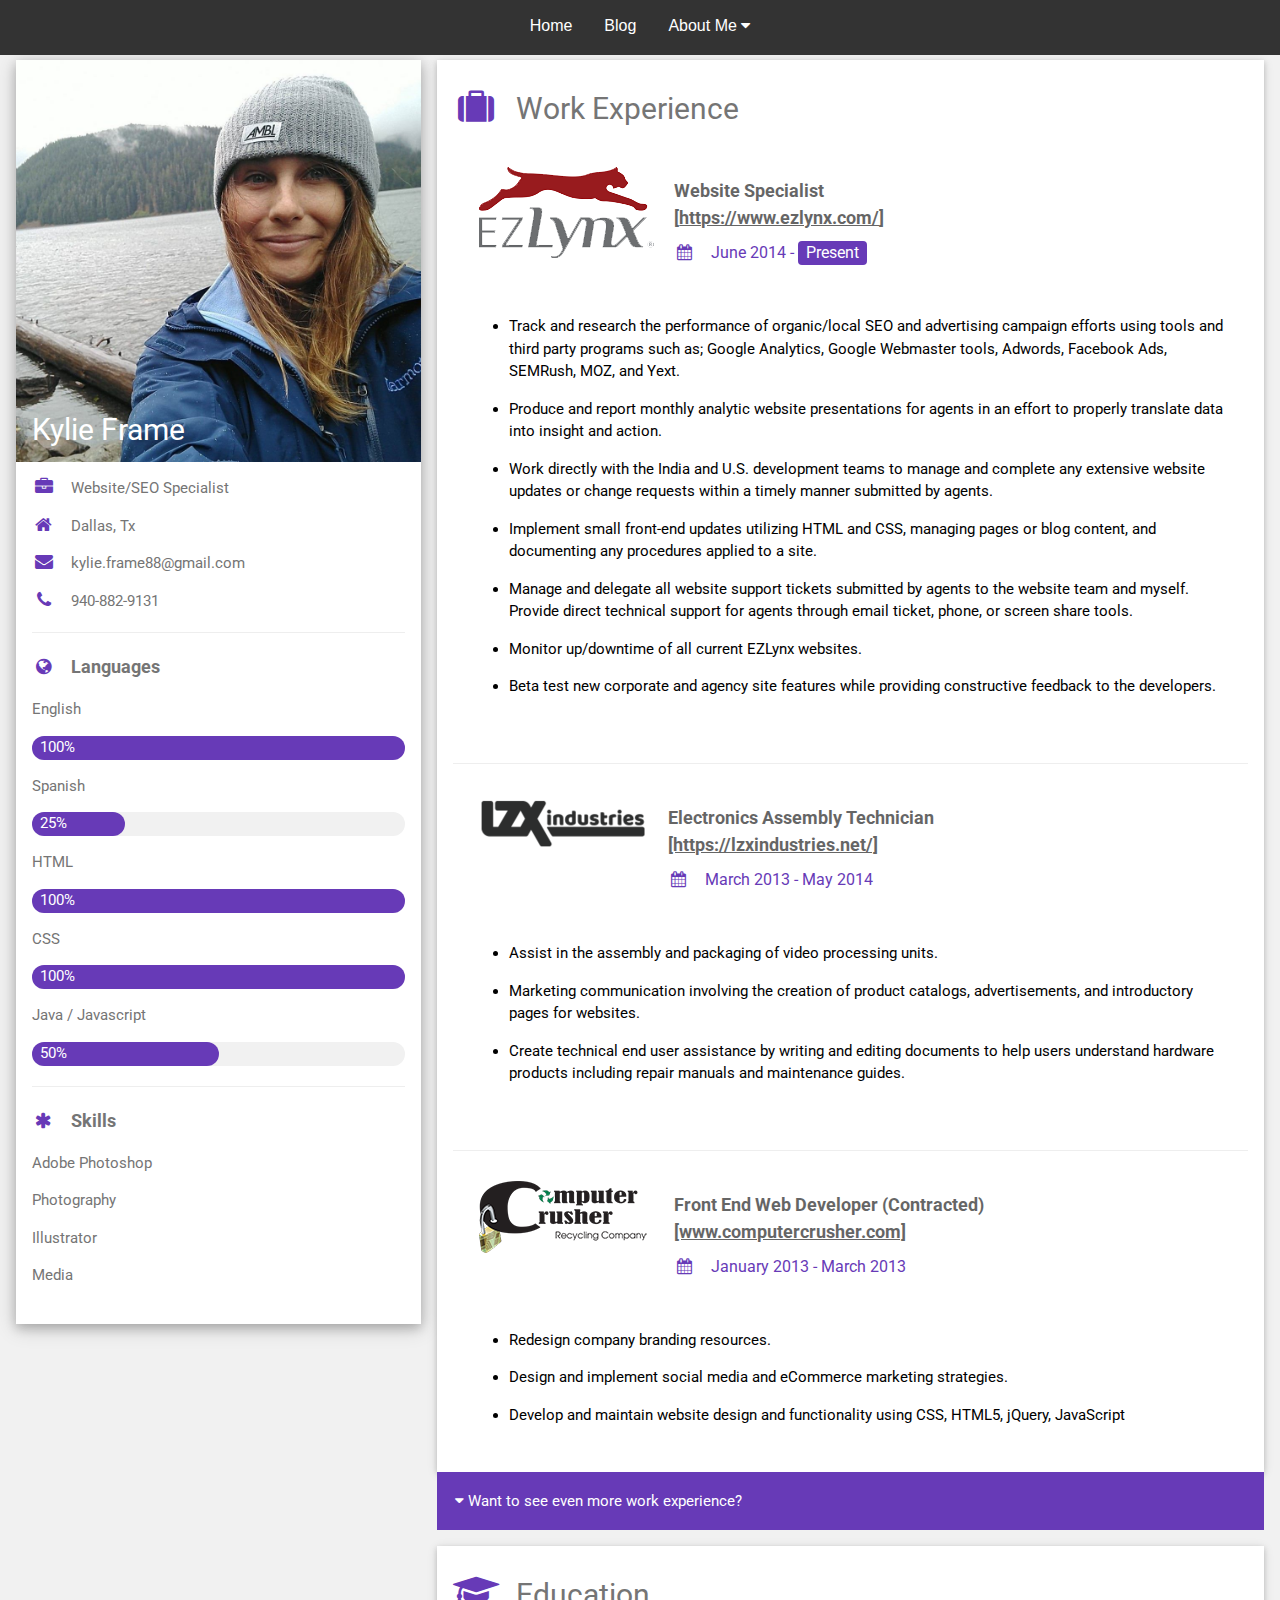
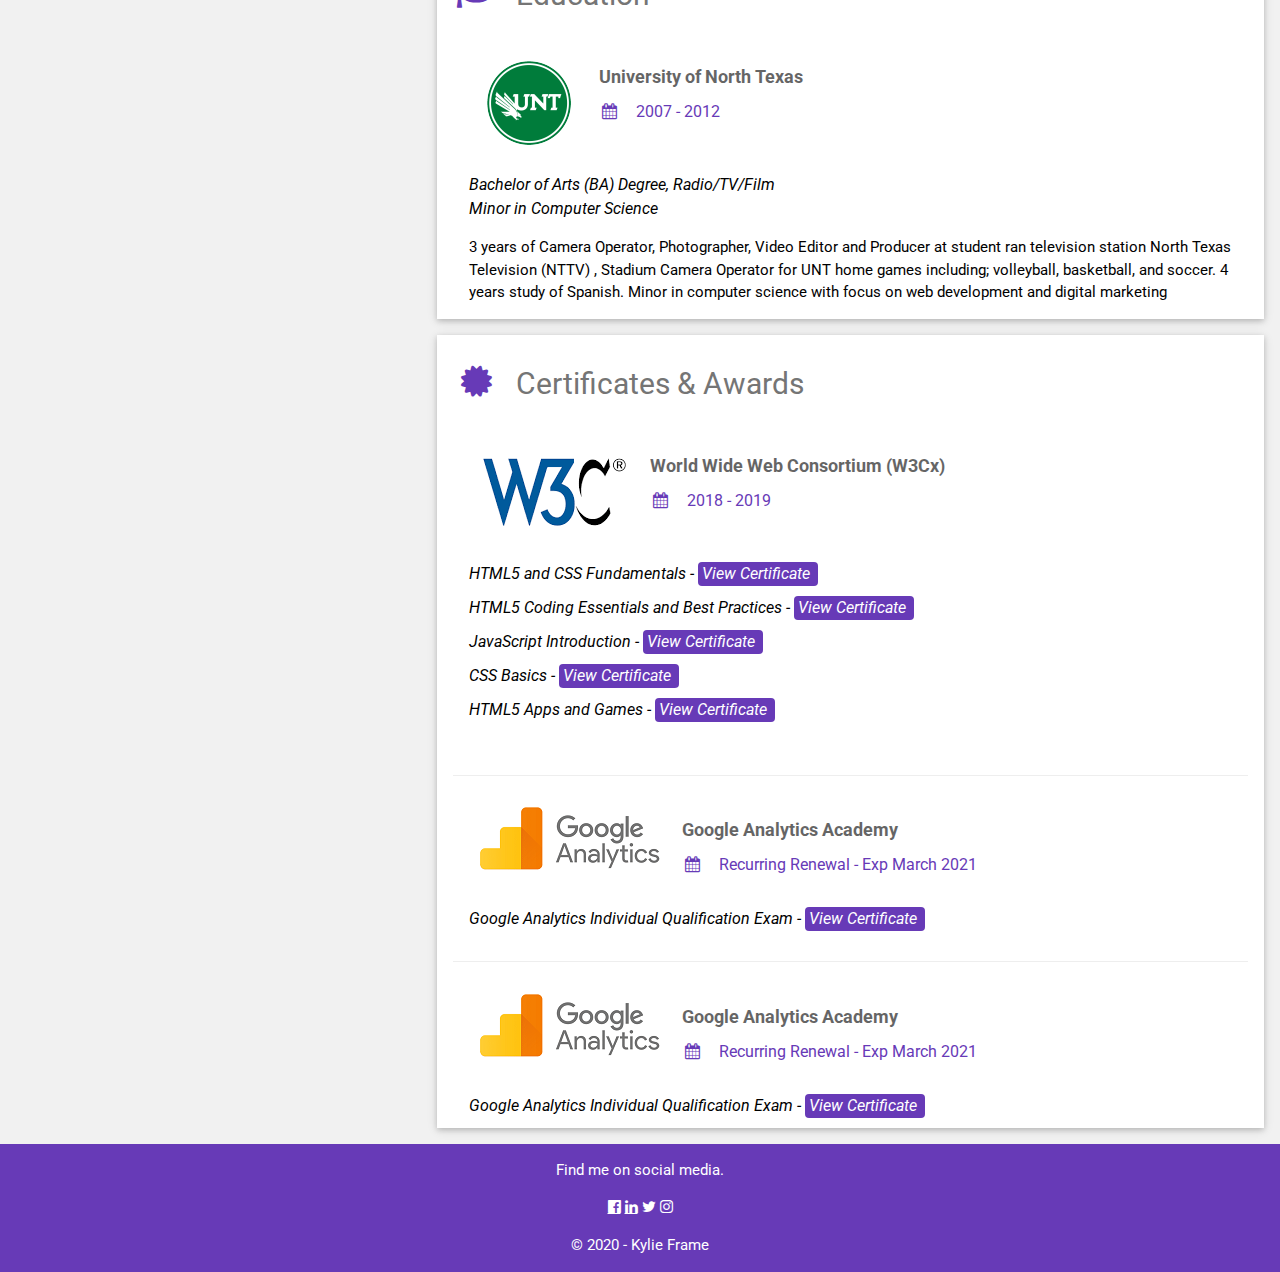
==== Website-master/index.html @ 3f33647a "pulled to local production" ====
<!DOCTYPE html>
<html lang="en-us">
<title>CV INDEX TEMPLATE</title>
<meta charset="UTF-8">
<meta name="viewport" content="width=device-width, initial-scale=1">
<link rel="stylesheet" href="master.css">
<link rel='stylesheet' href='https://fonts.googleapis.com/css?family=Roboto'>
<link rel="stylesheet" href="https://cdnjs.cloudflare.com/ajax/libs/font-awesome/4.7.0/css/font-awesome.min.css">
<!--<link rel="stylesheet" href="https://stackpath.bootstrapcdn.com/bootstrap/4.4.1/css/bootstrap.min.css" integrity="sha384-Vkoo8x4CGsO3+Hhxv8T/Q5PaXtkKtu6ug5TOeNV6gBiFeWPGFN9MuhOf23Q9Ifjh" crossorigin="anonymous">
-->
<body class="light-grey">

    <button onclick="topFunction()" id="myBtn" title="Go to top"><i class="fa fa-caret-up"></i></button>

    <div id="head-wrapper">
        <header>
            <nav>
                <a href="#home">Home</a>
                <a href="#blog">Blog</a>
                <div class="dropdown">
                        <button class="dropbtn">About Me
                        <i class="fa fa-caret-down"></i>
                    </button>
                    <div class="dropdown-content">
                        <a href="#exp">Work Experience</a>
                        <a href="#edu">Education</a>
                        <a href="#cert">Certificates/Awards</a>
                    </div>
                </div> 
            
            </nav>	
        </header>
    </div>

    <!-- Page Container -->
    <div class="content margin-top" style="max-width:1400px;">

        <!-- The Grid -->
        <div class="row-padding">

            <!-- Left Column -->
            <div class="third">

                <div class="white text-grey card-4">
                    <div class="display-container">
                        <img src="img/KylieFrame.jpg" style="width:100%" alt="Avatar">
                        <div class="display-bottomleft container ">
                            <h2>Kylie Frame</h2>
                        </div>
                    </div>
                    
                    <div class="container">
                        <p><i class="fa fa-briefcase fa-fw margin-right large text-deep-purple"></i>Website/SEO Specialist</p>
                        <p><i class="fa fa-home fa-fw margin-right large text-deep-purple"></i>Dallas, Tx</p>
                        <p><i class="fa fa-envelope fa-fw margin-right large text-deep-purple"></i>kylie.frame88@gmail.com</p>
                        <p><i class="fa fa-phone fa-fw margin-right large text-deep-purple"></i>940-882-9131</p>
                        <hr>



                        <p class="large text-theme"><b><i
                                    class="fa fa-globe fa-fw margin-right text-deep-purple"></i>Languages</b></p>
                        <p>English</p>
                        <div class="light-grey round-xlarge">
                            <div class="round-xlarge deep-purple" style="height:24px;width:100%">&nbsp;&nbsp;100% </div>
                        </div>
                        <p>Spanish</p>
                        <div class="light-grey round-xlarge">
                            <div class="round-xlarge deep-purple" style="height:24px;width:25%">&nbsp;&nbsp;25% </div>
                        </div>
                        <p>HTML</p>
                        <div class="light-grey round-xlarge">
                            <div class="round-xlarge deep-purple" style="height:24px;width:100%">&nbsp;&nbsp;100% </div>
                        </div>
                        <p>CSS</p>
                        <div class="light-grey round-xlarge">
                            <div class="round-xlarge deep-purple" style="height:24px;width:100%">&nbsp;&nbsp;100% </div>
                        </div>
                        <p>Java / Javascript</p>
                        <div class="light-grey round-xlarge">
                            <div class="round-xlarge deep-purple" style="height:24px;width:50%">&nbsp;&nbsp;50% </div>
                        </div>

                        <hr>
                        <p class="large"><b><i class="fa fa-asterisk fa-fw margin-right text-deep-purple"></i>Skills</b></p>
                        <p>Adobe Photoshop</p>

                        <p>Photography</p>

                        <p>Illustrator</p>

                        <p>Media</p>

                        <br>
                    </div>
                </div><br>

                <!-- End Left Column -->
            </div>

            <!-- Right Column -->
            <div class="twothird">

                <div class="container card white">
                    <h2 class="text-grey padding-16"><i
                            class="fa fa-suitcase fa-fw margin-right xxlarge text-deep-purple" id="exp"></i>Work Experience</h2>
                    <div class="container">
                        <div class="row">
                        <div class="column-body left-col clearfix"> <img class="icon" src="img/ezlynx-logo.png"></div>
                        <div class="column-body right-col clearfix"><h5 class="opacity"><b>Website Specialist <br>[<a href="https://www.ezlynx.com/"
                                    target="_blank">https://www.ezlynx.com/</a>]</b></h5>
                        <h6 class="text-deep-purple"><i class="fa fa-calendar fa-fw margin-right"></i>June 2014 - <span
                                class="tag deep-purple round">Present</span></h6></div></div>
                        <ul class="list">
                            <li>Track and research the performance of organic/local SEO and advertising campaign efforts
                                using tools and third party programs such as; Google Analytics, Google Webmaster tools,
                                Adwords, Facebook Ads, SEMRush, MOZ, and Yext.</li>

                            <li>Produce and report monthly analytic website presentations for agents in an effort to
                                properly translate data into insight and action.</li>

                            <li>Work directly with the India and U.S. development teams to manage and complete any
                                extensive website updates or change requests within a timely manner submitted by agents.
                            </li>

                            <li>Implement small front-end updates utilizing HTML and CSS, managing pages or blog
                                content, and documenting any procedures applied to a site.</li>

                            <li>Manage and delegate all website support tickets submitted by agents to the website team
                                and myself. Provide direct technical support for agents through email ticket, phone, or
                                screen share tools.</li>

                            <li>Monitor up/downtime of all current EZLynx websites.</li>

                            <li>Beta test new corporate and agency site features while providing constructive feedback
                                to the developers.</li>
                        </ul>
                        
                    </div>
                    <hr>
                    <div class="container">
                    <div class="row">
                        <div class="column-body left-col clearfix"> <img class="icon" src="img/LZX-Logo.png"></div>
                        <div class="column-body right-col clearfix"> <h5 class="opacity"><b>Electronics Assembly Technician<br><a class="word-wrap"
                                    href="https://lzxindustries.net/"
                                    target="_blank">[https://lzxindustries.net/]</a></b></h5>
                        <h6 class="text-deep-purple"><i class="fa fa-calendar fa-fw margin-right"></i>March 2013 - May 2014
                        </h6></div></div>
                        <ul class="list">
                            <li>Assist in the assembly and packaging of video processing units.</li>
                            <li>Marketing communication involving the creation of product catalogs, advertisements, and
                                introductory pages for websites.</li>
                            <li>Create technical end user assistance by writing and editing documents to help users
                                understand hardware products including repair manuals and maintenance guides.</li>
                        </ul>
                        
                    </div>
                    <hr>
                    <div class="container">
                    <div class="row">
                        <div class="column-body left-col clearfix"><img class="icon" src="img/ComputerCrusher-logo.png" alt="Computer Crusher Recycling Copmany"></div>
                        <div class="column-body right-col clearfix"><h5 class="opacity"><b>Front End Web Developer (Contracted)<br><a class="msize "
                                    href="https://www.computercrusher.com/"
                                    target="_blank">[www.computercrusher.com]</a></b></h5>
                        <h6 class="text-deep-purple"><i class="fa fa-calendar fa-fw margin-right"></i>January 2013 - March 2013
                        </h6></div></div>
                        <ul class="list">
                            <li>Redesign company branding resources.</li>
                            <li>Design and implement social media and eCommerce marketing strategies.</li>
                            <li>Develop and maintain website design and functionality using CSS, HTML5, jQuery,
                                JavaScript</li>
                        </ul>
                    </div>

                    

                </div>
                <button type="button" class="collapsible deep-purple"><i class="fa fa-caret-down"></i> Want to see even more work experience?</button>
                <div class="collapsecontent container card white margin-bottom">

                    <div class="container clearfix" style="padding-top: 2em;"><div class="row">
                        <div class="column-body left-col clearfix"><img class="icon" src="img/LZX-Logo.png" alt="PLACEHOLDER"></div>
                        <div class="column-body right-col clearfix"><h5 class="opacity"><b>WORK PLACE</b><br>a link to be added</h5>
                        <h6 class="text-deep-purple"><i class="fa fa-calendar fa-fw margin-right"></i>January 0000 - January 0000
                        </h6></div></div>
                        <ul class="list">
                            <li>LIST ITEM 1</li>
                            <li>LIST ITEM 1</li>
                            <li>LIST ITEM 1</li>
                            <li>LIST ITEM 1</li>
                        </ul>
                    </div>

                </div>
            

                <div class="container card white margin-bottom margin-top" id="edu">
                    <h2 class="text-grey padding-16"> <i class="fa fa-graduation-cap fa-fw margin-right xxlarge text-deep-purple"></i>Education</h2>
                    
                    <div class="container"><div class="row">
                        <div class="column-body left-col clearfix"><img class="icon" src="img/UNT.png"></div>
                        <div class="column-body right-col clearfix"><h5 class="opacity"><b>University of North Texas</b></h5>
                        <h6 class="text-deep-purple"><i class="fa fa-calendar fa-fw margin-right"></i>2007 - 2012</h6></div></div>
                        <h6><i>Bachelor of Arts (BA) Degree, Radio/TV/Film <br> Minor in Computer Science</i></h6>
                        <p>3 years of Camera Operator, Photographer, Video Editor and Producer at student ran television
                            station North Texas Television (NTTV) , Stadium Camera Operator for UNT home games
                            including; volleyball, basketball, and soccer. 4 years study of Spanish. Minor in computer
                            science with focus on web development and digital marketing</p>
                    </div>
                    
                </div>

                <div class="container card white" id="cert">
                    <h2 class="text-grey padding-16"> <i class="fa fa-certificate fa-fw margin-right xxlarge text-deep-purple"></i>Certificates & Awards</h2>
                    <div class="container"><div class="row">
                        <div class="column-body left-col clearfix"><img class="icon" src="img/w3c.png" alt="W3C"></div>
                        <div class="column-body right-col clearfix"> <h5 class="opacity"><b>World Wide Web Consortium (W3Cx)</b></h5>
                            <h6 class="text-deep-purple"><i class="fa fa-calendar fa-fw margin-right"></i>2018 - 2019</h6></div></div>
                            <h6><i>HTML5 and CSS Fundamentals - </i><a href="https://courses.edx.org/certificates/ba3e68f67e5545a396fd2e99eef6db4b" target="_blank"><i class="tag deep-purple round" style="padding-left: 4px;">View Certificate </i></a></h6>
                            <h6><i>HTML5 Coding Essentials and Best Practices - </i> <a href="https://courses.edx.org/certificates/8a8132624b0d4eca9e80398e8c3703d7" target="_blank"><i class="tag deep-purple round" style="padding-left: 4px;">View Certificate</a></i></h6>
                            <h6><i>JavaScript Introduction - </i> <a href="https://courses.edx.org/certificates/894f1bcb9dce4b90b294b13776a6b94d" target="_blank"><i class="tag deep-purple round" style="padding-left: 4px;">View Certificate</a></i></h6>
                            <h6><i>CSS Basics - </i><a href="https://courses.edx.org/certificates/6c0de16dddd740f9a6999d47d3ab24ae" target="_blank"><i class="tag deep-purple round" style="padding-left: 4px;">View Certificate</a></i></h6>
                            <h6><i>HTML5 Apps and Games - </i><a href="https://courses.edx.org/certificates/7ba756fb10c14f579b6ac6240c1d8966" target="_blank"><i class="tag deep-purple round" style="padding-left: 4px;">View Certificate</a></i></h6>
                            <br>
                    </div>
                        <hr>
                    <div class="container">
                        <div class="row">
                            <div class="column-body left-col clearfix"><img class="icon" src="img/google-analytics-logo.png" alt="Google Analytics"></div>
                            <div class="column-body right-col clearfix"><h5 class="opacity"><b>Google Analytics Academy</b></h5>
                            <h6 class="text-deep-purple"><i class="fa fa-calendar fa-fw margin-right"></i>Recurring Renewal - Exp March 2021
                            </h6></div></div>
                            <h6><i>Google Analytics Individual Qualification Exam - </i> <a href="https://courses.edx.org/certificates/894f1bcb9dce4b90b294b13776a6b94d" target="_blank"><i class="tag deep-purple round" style="padding-left: 4px;">View Certificate</a></i></h6>
                        </div>

                        <hr>

                        <div class="container">
                            <div class="row">
                                <div class="column-body left-col clearfix""><img class="icon" src="img/google-analytics-logo.png" alt="Google Analytics"></div>
                                <div class="column-body right-col clearfix">
                                    <h5 class="opacity"><b>Google Analytics Academy</b></h5>
                                    <h6 class="text-deep-purple"><i class="fa fa-calendar fa-fw margin-right"></i>Recurring Renewal - Exp March 2021</h6>
                                </div>
                            </div>
                                <h6><i>Google Analytics Individual Qualification Exam - </i> <a href="https://courses.edx.org/certificates/894f1bcb9dce4b90b294b13776a6b94d" target="_blank"><i class="tag deep-purple round" style="padding-left: 4px;">View Certificate</a></i></h6>
                            </div>


                 </div>

                <!-- End Right Column -->
            </div>

            <!-- End Grid -->
        </div>

        <!-- End Page Container -->
    </div>

    <footer class="container deep-purple center margin-top">
        <p>Find me on social media.</p>
        <a href="https://www.facebook.com/kylie.frame.7" target="_blank" class="fa fa-facebook-official hover-opacity"></a>
        <a href="https://www.linkedin.com/in/kylie-frame-0784777a" target="_blank" class="fa fa-linkedin hover-opacity"></a>
        <a class="fa fa-twitter hover-opacity"></a>
        <a class="fa fa-instagram hover-opacity"></a>
        <p> &copy; 2020 - Kylie Frame</p>
    </footer>

    <!-- JS Bootstrap Scripts-->
    <script src="https://code.jquery.com/jquery-3.4.1.slim.min.js"
        integrity="sha384-J6qa4849blE2+poT4WnyKhv5vZF5SrPo0iEjwBvKU7imGFAV0wwj1yYfoRSJoZ+n"
        crossorigin="anonymous"></script>
    <script src="https://cdn.jsdelivr.net/npm/popper.js@1.16.0/dist/umd/popper.min.js"
        integrity="sha384-Q6E9RHvbIyZFJoft+2mJbHaEWldlvI9IOYy5n3zV9zzTtmI3UksdQRVvoxMfooAo"
        crossorigin="anonymous"></script>
    <script src="https://stackpath.bootstrapcdn.com/bootstrap/4.4.1/js/bootstrap.min.js"
        integrity="sha384-wfSDF2E50Y2D1uUdj0O3uMBJnjuUD4Ih7YwaYd1iqfktj0Uod8GCExl3Og8ifwB6"
        crossorigin="anonymous"></script>

       <script> //Get the button:
mybutton = document.getElementById("myBtn");

// When the user scrolls down 40px from the top of the document, show the button
window.onscroll = function() {scrollFunction()};

function scrollFunction() {
  if (document.body.scrollTop > 40 || document.documentElement.scrollTop > 40) {
    mybutton.style.display = "block";
  } else {
    mybutton.style.display = "none";
  }
}

// When the user clicks on the button, scroll to the top of the document
function topFunction() {
  document.body.scrollTop = 0; // For Safari
  document.documentElement.scrollTop = 0; // For Chrome, Firefox, IE and Opera
}</script>

<!-- collapsible script to display additional info if chosen -->
<script>
    var coll = document.getElementsByClassName("collapsible");
    var i;
    
    for (i = 0; i < coll.length; i++) {
      coll[i].addEventListener("click", function() {
        this.classList.toggle("active");
        var content = this.nextElementSibling;
        if (content.style.display === "block") {
          content.style.display = "none";
        } else {
          content.style.display = "block";
        }
      });
    }
    </script>

</body>

</html>
---- Website-master/master.css ----
﻿*, *:before, *:after {
    box-sizing: inherit
}

#head-wrapper{
    margin-bottom: 60px;
}
header{
    text-align: center;
    background-color: #333;
    position: absolute;
    top: 0;
    width: 100%;
    z-index: 99;
  }
  /* Navbar container */
  header nav {
      overflow: hidden;
      background-color: #333;
      font-family: Arial;
      display: inline-block;
      margin: 0;
      vertical-align: -4px;
    }
    
    /* Links inside the navbar */
  header nav a {
      float: left;
      font-size: 16px;
      color: white;
      padding: 14px 16px;
      text-decoration: none;
  
    }
    
    /* The dropdown container */
    .dropdown {
      float: left;
      overflow: hidden;
    }
    
    /* Dropdown button */
    .dropdown .dropbtn {
      font-size: 16px; 
      border: none;
      outline: none;
      color: white;
      padding: 14px 16px;
      background-color: #333333;
      font-family: inherit; /* Important for vertical align on mobile phones */
      margin: 0; /* Important for vertical align on mobile phones */
    }
    
    /* Add a red background color to navbar links on hover */
    nav a:hover, .dropdown:hover .dropbtn {
      background-color: #673ab7;
    }
    
    /* Dropdown content (hidden by default) */
    .dropdown-content {
      display: none;
      position: absolute;
      background-color: #333333;
      min-width: 160px;
      box-shadow: 0px 8px 16px 0px rgba(0,0,0,0.2);
      z-index: 1;
    }
    
    /* Links inside the dropdown */
    .dropdown-content a {
      float: none;
      color: black;
      padding: 12px 16px;
      text-decoration: none;
      display: block;
      text-align: left;
    }
    
    /* Add a grey background color to dropdown links on hover */
    .dropdown-content a:hover {
      background-color: #673ab7;
      color: white;
    }
    
    /* Show the dropdown menu on hover */
    .dropdown:hover .dropdown-content {
      display: block;
    }



    #myBtn {
        display: none; /* Hidden by default */
        position: fixed; /* Fixed/sticky position */
        bottom: 20px; /* Place the button at the bottom of the page */
        right: 30px; /* Place the button 30px from the right */
        z-index: 99; /* Make sure it does not overlap */
        border: none; /* Remove borders */
        outline: none; /* Remove outline */
        background-color: #6d2cc9; /* Set a background color */
        color: white; /* Text color */
        cursor: pointer; /* Add a mouse pointer on hover */
        padding: 15px; /* Some padding */
        border-radius: 10px; /* Rounded corners */
        font-size: 18px; /* Increase font size */
      }
      
      #myBtn:hover {
        background-color: #555; /* Add a dark-grey background on hover */
      }


      .collapsible {
        background-color: #777;
        color: white;
        cursor: pointer;
        padding: 18px;
        width: 100%;
        border: none;
        text-align: left;
        outline: none;
        font-size: 15px;
      }
      
      .active, .collapsible:hover {
        background-color: #555;
      }
      
      .collapsecontent {
        padding: 0 18px;
        display: none;
        overflow: hidden;
        background-color: #f1f1f1;
      }

      .clearfix::after {
        content: "";
        clear: both;
        display: table;
      }

/* Extract from normalize.css by Nicolas Gallagher and Jonathan Neal git.io/normalize */

html {
    -ms-text-size-adjust: 100%;
    -webkit-text-size-adjust: 100%;
    font-family: "Roboto", sans-serif;
    box-sizing: border-box;
    scroll-behavior: smooth;
}

body {
    margin: 0;
    font-family: "Roboto", sans-serif;
}

article, aside, details, figcaption, figure, footer, header, main, menu, nav, section {
    display: block
}

summary {
    display: list-item
}

audio, canvas, progress, video {
    display: inline-block
}

progress {
    vertical-align: baseline
}

audio:not([controls]) {
    display: none;
    height: 0
}

[hidden], template {
    display: none
}

a {
    background-color: transparent;
    word-wrap: break-word;
  overflow-wrap: break-word
}

a:active, a:hover {
    outline-width: 0
}

abbr[title] {
    border-bottom: none;
    text-decoration: underline;
    text-decoration: underline dotted
}

b, strong {
    font-weight: bolder
}

dfn {
    font-style: italic
}

mark {
    background: #ff0;
    color: #000
}

small {
    font-size: 80%
}

sub, sup {
    font-size: 75%;
    line-height: 0;
    position: relative;
    vertical-align: baseline
}

sub {
    bottom: -0.25em
}

sup {
    top: -0.5em
}

figure {
    margin: 1em 40px
}

img {
    border-style: none
}

code, kbd, pre, samp {
    font-family: monospace, monospace;
    font-size: 1em
}

hr {
    box-sizing: content-box;
    height: 0;
    overflow: visible
}

button, input, select, textarea, optgroup {
    font: inherit;
    margin: 0
}

optgroup {
    font-weight: bold
}

button, input {
    overflow: visible
}

button, select {
    text-transform: none
}

button, [type=button], [type=reset], [type=submit] {
    -webkit-appearance: button
}

button::-moz-focus-inner, [type=button]::-moz-focus-inner, [type=reset]::-moz-focus-inner, [type=submit]::-moz-focus-inner {
    border-style: none;
    padding: 0
}

button:-moz-focusring, [type=button]:-moz-focusring, [type=reset]:-moz-focusring, [type=submit]:-moz-focusring {
    outline: 1px dotted ButtonText
}

fieldset {
    border: 1px solid #c0c0c0;
    margin: 0 2px;
    padding: .35em .625em .75em
}

legend {
    color: inherit;
    display: table;
    max-width: 100%;
    padding: 0;
    white-space: normal
}

textarea {
    overflow: auto
}

[type=checkbox], [type=radio] {
    padding: 0
}

[type=number]::-webkit-inner-spin-button, [type=number]::-webkit-outer-spin-button {
    height: auto
}

[type=search] {
    -webkit-appearance: textfield;
    outline-offset: -2px
}

[type=search]::-webkit-search-decoration {
    -webkit-appearance: none
}

::-webkit-file-upload-button {
    -webkit-appearance: button;
    font: inherit
}

/* End extract */

html, body {
    font-family: "Roboto", sans-serif;
    font-size: 15px;
    line-height: 1.5
}

html {
    overflow-x: hidden;
    font-family: "Roboto", sans-serif;
}

h1 {
    font-size: 36px;
}

h2 {
    font-size: 30px;
    color: white;
    text-shadow: black;
}

h3 {
    font-size: 24px;
}

h4 {
    font-size: 20px;
}

h5 {
    font-size: 18px;
}

h6 {
    font-size: 16px;
}

.serif {
    font-family: serif
}

h1, h2, h3, h4, h5, h6 {
    font-family: "Roboto", sans-serif;
    font-weight: 400;
    margin: 10px 0
}

.wide {
    letter-spacing: 4px
}

hr {
    border: 0;
    border-top: 1px solid #eee;
    margin: 20px 0
}

.image {
    max-width: 100%;
    height: auto
}

img {
    vertical-align: middle
}

.icon {
    float: left;
}

a {
    color: inherit
}

.table, .table-all {
    border-collapse: collapse;
    border-spacing: 0;
    width: 100%;
    display: table;
}

.table-all {
    border: 1px solid #ccc
}

.bordered tr, .table-all tr {
    border-bottom: 1px solid #ddd
}

.striped tbody tr:nth-child(even) {
    background-color: #f1f1f1
}

.table-all tr:nth-child(odd) {
    background-color: #fff
}

.table-all tr:nth-child(even) {
    background-color: #f1f1f1
}

.hoverable tbody tr:hover, .ul.hoverable li:hover {
    background-color: #ccc
}

.centered tr th, .centered tr td {
    text-align: center
}

.table td, .table th, .table-all td, .table-all th {
    padding: 8px 8px;
    display: table-cell;
    text-align: left;
    vertical-align: top
}

.table th:first-child, .table td:first-child, .table-all th:first-child, .table-all td:first-child {
    padding-left: 16px
}

.btn, .button {
    border: none;
    display: inline-block;
    padding: 8px 16px;
    vertical-align: middle;
    overflow: hidden;
    text-decoration: none;
    color: inherit;
    background-color: inherit;
    text-align: center;
    cursor: pointer;
    white-space: nowrap
}

.btn:hover {
    box-shadow: 0 8px 16px 0 rgba(0, 0, 0, 0.2), 0 6px 20px 0 rgba(0, 0, 0, 0.19)
}

.btn, .button {
    -webkit-touch-callout: none;
    -webkit-user-select: none;
    -khtml-user-select: none;
    -moz-user-select: none;
    -ms-user-select: none;
    user-select: none
}

.disabled, .btn:disabled, .button:disabled {
    cursor: not-allowed;
    opacity: 0.3
}

.disabled *, :disabled * {
    pointer-events: none
}

.btn.disabled:hover, .btn:disabled:hover {
    box-shadow: none
}

.badge, .tag {
    background-color: #000;
    color: #fff;
    display: inline-block;
    padding-left: 8px;
    padding-right: 8px;
    text-align: center
}

.badge {
    border-radius: 50%
}

.ul {
    list-style-type: none;
    padding: 0;
    margin: 0
}

.ul li {
    padding: 8px 16px;
    border-bottom: 1px solid #ddd
}


.list li {
    padding-top: 1em;
}
.list li:last-child {
    padding-bottom: 2em;
}

.ul li:last-child {
    border-bottom: none; 
}

.tooltip, .display-container {
    position: relative
}

.tooltip .text {
    display: none
}

.tooltip:hover .text {
    display: inline-block
}

.ripple:active {
    opacity: 0.5
}

.ripple {
    transition: opacity 0s
}

.input {
    padding: 8px;
    display: block;
    border: none;
    border-bottom: 1px solid #ccc;
    width: 100%
}

.select {
    padding: 9px 0;
    width: 100%;
    border: none;
    border-bottom: 1px solid #ccc
}

.dropdown-click, .dropdown-hover {
    position: relative;
    display: inline-block;
    cursor: pointer
}

.dropdown-hover:hover .dropdown-content {
    display: block
}

.dropdown-hover:first-child, .dropdown-click:hover {
    background-color: #ccc;
    color: #000
}

.dropdown-hover:hover>.button:first-child, .dropdown-click:hover>.button:first-child {
    background-color: #ccc;
    color: #000
}

.dropdown-content {
    cursor: auto;
    color: #000;
    background-color: #fff;
    display: none;
    position: absolute;
    min-width: 160px;
    margin: 0;
    padding: 0;
    z-index: 1
}

.check, .radio {
    width: 24px;
    height: 24px;
    position: relative;
    top: 6px
}

.sidebar {
    height: 100%;
    width: 200px;
    background-color: #fff;
    position: fixed!important;
    z-index: 1;
    overflow: auto
}

.bar-block .dropdown-hover, .bar-block .dropdown-click {
    width: 100%
}

.bar-block .dropdown-hover .dropdown-content, .bar-block .dropdown-click .dropdown-content {
    min-width: 100%
}

.bar-block .dropdown-hover .button, .bar-block .dropdown-click .button {
    width: 100%;
    text-align: left;
    padding: 8px 16px
}

.main, #main {
    transition: margin-left .4s
}

.modal {
    z-index: 3;
    display: none;
    padding-top: 100px;
    position: fixed;
    left: 0;
    top: 0;
    width: 100%;
    height: 100%;
    overflow: auto;
    background-color: rgb(0, 0, 0);
    background-color: rgba(0, 0, 0, 0.4)
}

.modal-content {
    margin: auto;
    background-color: #fff;
    position: relative;
    padding: 0;
    outline: 0;
    width: 600px
}

.bar {
    width: 100%;
    overflow: hidden
}

.center .bar {
    display: inline-block;
    width: auto
}

.bar .bar-item {
    padding: 8px 16px;
    float: left;
    width: auto;
    border: none;
    display: block;
    outline: 0
}

.bar .dropdown-hover, .bar .dropdown-click {
    position: static;
    float: left
}

.bar .button {
    white-space: normal
}

.bar-block .bar-item {
    width: 100%;
    display: block;
    padding: 8px 16px;
    text-align: left;
    border: none;
    white-space: normal;
    float: none;
    outline: 0
}

.bar-block.center .bar-item {
    text-align: center
}

.block {
    display: block;
    width: 100%
}

.responsive {
    display: block;
    overflow-x: auto
}

.column-body {
    float: left;
    padding: 10px;
  }
  
.container:after, .container:before, .panel:after, .panel:before, .row:after, .row:before, .row-padding:after, .row-padding:before, .cell-row:before, .cell-row:after, .clear:after, .clear:before, .bar:before, .bar:after {
    content: "";
    display: table;
    clear: both
}

.col, .half, .third, .twothird, .threequarter, .quarter {
    float: left;
    width: 100%
}

.col.s1 {
    width: 8.33333%
}

.col.s2 {
    width: 16.66666%
}

.col.s3 {
    width: 24.99999%
}

.col.s4 {
    width: 33.33333%
}

.col.s5 {
    width: 41.66666%
}

.col.s6 {
    width: 49.99999%
}

.col.s7 {
    width: 58.33333%
}

.col.s8 {
    width: 66.66666%
}

.col.s9 {
    width: 74.99999%
}

.col.s10 {
    width: 83.33333%
}

.col.s11 {
    width: 91.66666%
}

.col.s12 {
    width: 99.99999%
}
@media (min-width:750px) {

    
    .col.m1 {
        width: 8.33333%
    }
    .col.m2 {
        width: 16.66666%
    }
    .col.m3, .quarter {
        width: 24.99999%
    }
    .col.m4, .third {
        width: 33.33333%
    }
    .col.m5 {
        width: 41.66666%
    }
    .col.m6, .half {
        width: 49.99999%
    }
    .col.m7 {
        width: 58.33333%
    }
    .col.m8, .twothird {
        width: 66.66666%
    }
    .col.m9, .threequarter {
        width: 74.99999%
    }
    .col.m10 {
        width: 83.33333%
    }
    .col.m11 {
        width: 91.66666%
    }
    .col.m12 {
        width: 99.99999%
    }
}

@media (min-width:993px) {
    .col.l1 {
        width: 8.33333%
    }
    .col.l2 {
        width: 16.66666%
    }
    .col.l3 {
        width: 24.99999%
    }
    .col.l4 {
        width: 33.33333%
    }
    .col.l5 {
        width: 41.66666%
    }
    .col.l6 {
        width: 49.99999%
    }
    .col.l7 {
        width: 58.33333%
    }
    .col.l8 {
        width: 66.66666%
    }
    .col.l9 {
        width: 74.99999%
    }
    .col.l10 {
        width: 83.33333%
    }
    .col.l11 {
        width: 91.66666%
    }
    .col.l12 {
        width: 99.99999%
    }
}

.rest {
    overflow: hidden
}

.stretch {
    margin-left: -16px;
    margin-right: -16px
}

.content, .auto {
    margin-left: auto;
    margin-right: auto;
}

.content {
    max-width: 980px
}

.auto {
    max-width: 1140px
}

.cell-row {
    display: table;
    width: 100%
}

.cell {
    display: table-cell
}

.cell-top {
    vertical-align: top
}

.cell-middle {
    vertical-align: middle
}

.cell-bottom {
    vertical-align: bottom
}

.hide {
    display: none!important
}

.show-block, .show {
    display: block!important
}

.show-inline-block {
    display: inline-block!important
}

@media (max-width:1205px) {
    .auto {
        max-width: 95%
    }
}

@media (max-width:500px){
    a.msize{font-size: 14px !important;}
    ul,p,h3,h4,h5,h6{font-size: .9em;}
}

@media (max-width:600px) {

    img.icon {
        margin-left: auto;
        margin-right: auto;
        display: block;
        float:none;
    }

    .column-body {
        padding: 10px;
        float:none;
        text-align: center;
      }
      
      .left-col {
        width: 100%;
      }
      
      .right-col {
        width: 100%;
      }
    h2,h3,h4,h5,h6{text-align: center;}

    .modal-content {
        margin: 0 10px;
        width: auto!important
    }
    .modal {
        padding-top: 30px
    }
    .dropdown-hover.mobile .dropdown-content, .dropdown-click.mobile .dropdown-content {
        position: relative
    }
    .hide-small {
        display: none!important
    }
    .mobile {
        display: block;
        width: 100%!important
    }
    .bar-item.mobile, .dropdown-hover.mobile, .dropdown-click.mobile {
        text-align: center
    }
    .dropdown-hover.mobile, .dropdown-hover.mobile .btn, .dropdown-hover.mobile .button, .dropdown-click.mobile, .dropdown-click.mobile .btn, .dropdown-click.mobile .button {
        width: 100%
    }
}

@media (max-width:768px) {
    .modal-content {
        width: 500px
    }
    .modal {
        padding-top: 50px
    }
}

@media (min-width:993px) {
    .modal-content {
        width: 900px
    }
    .hide-large {
        display: none!important
    }
    .sidebar.collapse {
        display: block!important
    }
}

@media (max-width:992px) and (min-width:601px) {
    .hide-medium {
        display: none!important
    }
    img.icon {
        margin-left: auto;
        margin-right: auto;
        display: block;
        float:none;
    }

    .column-body {
        padding: 10px;
        float:none;
        text-align: center;
      }
      
      .left-col {
        width: 100%;
      }
      
      .right-col {
        width: 100%;
      }
      h2,h3,h4,h5,h6{text-align: center;}
}

@media (max-width:992px) {
    .sidebar.collapse {
        display: none
    }
    .main {
        margin-left: 0!important;
        margin-right: 0!important
    }
    .auto {
        max-width: 100%
    }
}


.top, .bottom {
    position: fixed;
    width: 100%;
    z-index: 1
}

.top {
    top: 0
}

.bottom {
    bottom: 0
}

.overlay {
    position: fixed;
    display: none;
    width: 100%;
    height: 100%;
    top: 0;
    left: 0;
    right: 0;
    bottom: 0;
    background-color: rgba(0, 0, 0, 0.5);
    z-index: 2
}

.display-topleft {
    position: absolute;
    left: 0;
    top: 0
}

.display-topright {
    position: absolute;
    right: 0;
    top: 0
}

.display-bottomleft {
    position: absolute;
    left: 0;
    bottom: 0
}

.display-bottomright {
    position: absolute;
    right: 0;
    bottom: 0
}

.display-middle {
    position: absolute;
    top: 50%;
    left: 50%;
    transform: translate(-50%, -50%);
    -ms-transform: translate(-50%, -50%)
}

.display-left {
    position: absolute;
    top: 50%;
    left: 0%;
    transform: translate(0%, -50%);
    -ms-transform: translate(-0%, -50%)
}

.display-right {
    position: absolute;
    top: 50%;
    right: 0%;
    transform: translate(0%, -50%);
    -ms-transform: translate(0%, -50%)
}

.display-topmiddle {
    position: absolute;
    left: 50%;
    top: 0;
    transform: translate(-50%, 0%);
    -ms-transform: translate(-50%, 0%)
}

.display-bottommiddle {
    position: absolute;
    left: 50%;
    bottom: 0;
    transform: translate(-50%, 0%);
    -ms-transform: translate(-50%, 0%)
}

.display-container:hover .display-hover {
    display: block
}

.display-container:hover span.display-hover {
    display: inline-block
}

.display-hover {
    display: none
}

.display-position {
    position: absolute
}

.circle {
    border-radius: 50%
}

.round-small {
    border-radius: 2px
}

.round, .round-medium {
    border-radius: 4px
}

.round-large {
    border-radius: 8px
}

.round-xlarge {
    border-radius: 16px
}

.round-xxlarge {
    border-radius: 32px
}

.row-padding, .row-padding>.half, .row-padding>.third, .row-padding>.twothird, .row-padding>.threequarter, .row-padding>.quarter, .row-padding>.col {
    padding: 0 8px
}

.container, .panel {
    padding: 0.01em 16px
}

.panel {
    margin-top: 16px;
    margin-bottom: 16px
}

.code, .codespan {
    font-family: Consolas, "courier new";
    font-size: 16px
}

.code {
    width: auto;
    background-color: #fff;
    padding: 8px 12px;
    border-left: 4px solid #4CAF50;
    word-wrap: break-word
}

.codespan {
    color: crimson;
    background-color: #f1f1f1;
    padding-left: 4px;
    padding-right: 4px;
    font-size: 110%
}

.card, .card-2 {
    box-shadow: 0 2px 5px 0 rgba(0, 0, 0, 0.16), 0 2px 10px 0 rgba(0, 0, 0, 0.12)
}

.card-4, .hover-shadow:hover {
    box-shadow: 0 4px 10px 0 rgba(0, 0, 0, 0.2), 0 4px 20px 0 rgba(0, 0, 0, 0.19)
}

.spin {
    animation: spin 2s infinite linear
}

@keyframes spin {
    0% {
        transform: rotate(0deg)
    }
    100% {
        transform: rotate(359deg)
    }
}

.animate-fading {
    animation: fading 10s infinite
}

@keyframes fading {
    0% {
        opacity: 0
    }
    50% {
        opacity: 1
    }
    100% {
        opacity: 0
    }
}

.animate-opacity {
    animation: opac 0.8s
}

@keyframes opac {
    from {
        opacity: 0
    }
    to {
        opacity: 1
    }
}

.animate-top {
    position: relative;
    animation: animatetop 0.4s
}

@keyframes animatetop {
    from {
        top: -300px;
        opacity: 0
    }
    to {
        top: 0;
        opacity: 1
    }
}

.animate-left {
    position: relative;
    animation: animateleft 0.4s
}

@keyframes animateleft {
    from {
        left: -300px;
        opacity: 0
    }
    to {
        left: 0;
        opacity: 1
    }
}

.animate-right {
    position: relative;
    animation: animateright 0.4s
}

@keyframes animateright {
    from {
        right: -300px;
        opacity: 0
    }
    to {
        right: 0;
        opacity: 1
    }
}

.animate-bottom {
    position: relative;
    animation: animatebottom 0.4s
}

@keyframes animatebottom {
    from {
        bottom: -300px;
        opacity: 0
    }
    to {
        bottom: 0;
        opacity: 1
    }
}

.animate-zoom {
    animation: animatezoom 0.6s
}

@keyframes animatezoom {
    from {
        transform: scale(0)
    }
    to {
        transform: scale(1)
    }
}

.animate-input {
    transition: width 0.4s ease-in-out
}

.animate-input:focus {
    width: 100%!important
}

.opacity, .hover-opacity:hover {
    opacity: 0.60
}

.opacity-off, .hover-opacity-off:hover {
    opacity: 1
}

.opacity-max {
    opacity: 0.25
}

.opacity-min {
    opacity: 0.75
}

.greyscale-max, .grayscale-max, .hover-greyscale:hover, .hover-grayscale:hover {
    filter: grayscale(100%)
}

.greyscale, .grayscale {
    filter: grayscale(75%)
}

.greyscale-min, .grayscale-min {
    filter: grayscale(50%)
}

.sepia {
    filter: sepia(75%)
}

.sepia-max, .hover-sepia:hover {
    filter: sepia(100%)
}

.sepia-min {
    filter: sepia(50%)
}

.tiny {
    font-size: 10px!important
}

.small {
    font-size: 12px!important
}

.medium {
    font-size: 15px!important
}

.large {
    font-size: 18px!important
}

.xlarge {
    font-size: 24px!important
}

.xxlarge {
    font-size: 36px!important
}

.xxxlarge {
    font-size: 48px!important
}

.jumbo {
    font-size: 64px!important
}

.left-align {
    text-align: left!important
}

.right-align {
    text-align: right!important
}

.justify {
    text-align: justify!important
}

.center {
    text-align: center!important
}

.border-0 {
    border: 0!important
}

.border {
    border: 1px solid #ccc!important
}

.border-top {
    border-top: 1px solid #ccc!important
}

.border-bottom {
    border-bottom: 1px solid #ccc!important
}

.border-left {
    border-left: 1px solid #ccc!important
}

.border-right {
    border-right: 1px solid #ccc!important
}

.topbar {
    border-top: 6px solid #ccc!important
}

.bottombar {
    border-bottom: 6px solid #ccc!important
}

.leftbar {
    border-left: 6px solid #ccc!important
}

.rightbar {
    border-right: 6px solid #ccc!important
}

.section, .code {
    margin-top: 16px!important;
    margin-bottom: 16px!important
}

.margin {
    margin: 16px!important
}

.margin-top {
    margin-top: 16px!important
}

.margin-bottom {
    margin-bottom: 16px!important
}

.margin-left {
    margin-left: 16px!important
}

.margin-right {
    margin-right: 16px!important
}

.padding-small {
    padding: 4px 8px!important
}

.padding {
    padding: 8px 16px!important
}

.padding-large {
    padding: 12px 24px!important
}

.padding-16 {
    padding-top: 16px!important;
    padding-bottom: 16px!important
}

.padding-24 {
    padding-top: 24px!important;
    padding-bottom: 24px!important
}

.padding-32 {
    padding-top: 32px!important;
    padding-bottom: 32px!important
}

.padding-48 {
    padding-top: 48px!important;
    padding-bottom: 48px!important
}

.padding-64 {
    padding-top: 64px!important;
    padding-bottom: 64px!important
}

.left {
    float: left!important
}

.right {
    float: right!important
}

.button:hover {
    color: #000!important;
    background-color: #ccc!important
}

.transparent, .hover-none:hover {
    background-color: transparent!important
}

.hover-none:hover {
    box-shadow: none!important
}

/* Colors */

.amber, .hover-amber:hover {
    color: #000!important;
    background-color: #ffc107!important
}

.aqua, .hover-aqua:hover {
    color: #000!important;
    background-color: #00ffff!important
}

.blue, .hover-blue:hover {
    color: #fff!important;
    background-color: #2196F3!important
}

.light-blue, .hover-light-blue:hover {
    color: #000!important;
    background-color: #87CEEB!important
}

.brown, .hover-brown:hover {
    color: #fff!important;
    background-color: #795548!important
}

.cyan, .hover-cyan:hover {
    color: #000!important;
    background-color: #00bcd4!important
}

.blue-grey, .hover-blue-grey:hover, .blue-gray, .hover-blue-gray:hover {
    color: #fff!important;
    background-color: #607d8b!important
}

.green, .hover-green:hover {
    color: #fff!important;
    background-color: #4CAF50!important
}

.light-green, .hover-light-green:hover {
    color: #000!important;
    background-color: #8bc34a!important
}

.indigo, .hover-indigo:hover {
    color: #fff!important;
    background-color: #3f51b5!important
}

.khaki, .hover-khaki:hover {
    color: #000!important;
    background-color: #f0e68c!important
}

.lime, .hover-lime:hover {
    color: #000!important;
    background-color: #cddc39!important
}

.orange, .hover-orange:hover {
    color: #000!important;
    background-color: #ff9800!important
}

.deep-orange, .hover-deep-orange:hover {
    color: #fff!important;
    background-color: #ff5722!important
}

.pink, .hover-pink:hover {
    color: #fff!important;
    background-color: #e91e63!important
}

.purple, .hover-purple:hover {
    color: #fff!important;
    background-color: #9c27b0!important
}

.deep-purple, .hover-deep-purple:hover {
    color: #fff!important;
    background-color: #673ab7!important
}

.red, .hover-red:hover {
    color: #fff!important;
    background-color: #f44336!important
}

.sand, .hover-sand:hover {
    color: #000!important;
    background-color: #fdf5e6!important
}

.teal, .hover-teal:hover {
    color: #fff!important;
    background-color: #009688!important
}

.yellow, .hover-yellow:hover {
    color: #000!important;
    background-color: #ffeb3b!important
}

.white, .hover-white:hover {
    color: #000!important;
    background-color: #fff!important
}

.black, .hover-black:hover {
    color: #fff!important;
    background-color: #000!important
}

.grey, .hover-grey:hover, .gray, .hover-gray:hover {
    color: #000!important;
    background-color: #9e9e9e!important
}

.light-grey, .hover-light-grey:hover, .light-gray, .hover-light-gray:hover {
    color: #000!important;
    background-color: #f1f1f1!important
}

.dark-grey, .hover-dark-grey:hover, .dark-gray, .hover-dark-gray:hover {
    color: #fff!important;
    background-color: #616161!important
}

.pale-red, .hover-pale-red:hover {
    color: #000!important;
    background-color: #ffdddd!important
}

.pale-green, .hover-pale-green:hover {
    color: #000!important;
    background-color: #ddffdd!important
}

.pale-yellow, .hover-pale-yellow:hover {
    color: #000!important;
    background-color: #ffffcc!important
}

.pale-blue, .hover-pale-blue:hover {
    color: #000!important;
    background-color: #ddffff!important
}

.text-amber, .hover-text-amber:hover {
    color: #ffc107!important
}

.text-aqua, .hover-text-aqua:hover {
    color: #00ffff!important
}

.text-blue, .hover-text-blue:hover {
    color: #2196F3!important
}

.text-light-blue, .hover-text-light-blue:hover {
    color: #87CEEB!important
}

.text-brown, .hover-text-brown:hover {
    color: #795548!important
}

.text-cyan, .hover-text-cyan:hover {
    color: #00bcd4!important
}

.text-blue-grey, .hover-text-blue-grey:hover, .text-blue-gray, .hover-text-blue-gray:hover {
    color: #607d8b!important
}

.text-green, .hover-text-green:hover {
    color: #4CAF50!important
}

.text-light-green, .hover-text-light-green:hover {
    color: #8bc34a!important
}

.text-indigo, .hover-text-indigo:hover {
    color: #3f51b5!important
}

.text-khaki, .hover-text-khaki:hover {
    color: #b4aa50!important
}

.text-lime, .hover-text-lime:hover {
    color: #cddc39!important
}

.text-orange, .hover-text-orange:hover {
    color: #ff9800!important
}

.text-deep-orange, .hover-text-deep-orange:hover {
    color: #ff5722!important
}

.text-pink, .hover-text-pink:hover {
    color: #e91e63!important
}

.text-purple, .hover-text-purple:hover {
    color: #9c27b0!important
}

.text-deep-purple, .hover-text-deep-purple:hover {
    color: #673ab7!important
}

.text-red, .hover-text-red:hover {
    color: #f44336!important
}

.text-sand, .hover-text-sand:hover {
    color: #fdf5e6!important
}

.text-teal, .hover-text-teal:hover {
    color: #009688!important
}

.text-yellow, .hover-text-yellow:hover {
    color: #d2be0e!important
}

.text-white, .hover-text-white:hover {
    color: #fff!important
}

.text-black, .hover-text-black:hover {
    color: #000!important
}

.text-grey, .hover-text-grey:hover, .text-gray, .hover-text-gray:hover {
    color: #757575!important
}

.text-light-grey, .hover-text-light-grey:hover, .text-light-gray, .hover-text-light-gray:hover {
    color: #f1f1f1!important
}

.text-dark-grey, .hover-text-dark-grey:hover, .text-dark-gray, .hover-text-dark-gray:hover {
    color: #3a3a3a!important
}

.border-amber, .hover-border-amber:hover {
    border-color: #ffc107!important
}

.border-aqua, .hover-border-aqua:hover {
    border-color: #00ffff!important
}

.border-blue, .hover-border-blue:hover {
    border-color: #2196F3!important
}

.border-light-blue, .hover-border-light-blue:hover {
    border-color: #87CEEB!important
}

.border-brown, .hover-border-brown:hover {
    border-color: #795548!important
}

.border-cyan, .hover-border-cyan:hover {
    border-color: #00bcd4!important
}

.border-blue-grey, .hover-border-blue-grey:hover, .border-blue-gray, .hover-border-blue-gray:hover {
    border-color: #607d8b!important
}

.border-green, .hover-border-green:hover {
    border-color: #4CAF50!important
}

.border-light-green, .hover-border-light-green:hover {
    border-color: #8bc34a!important
}

.border-indigo, .hover-border-indigo:hover {
    border-color: #3f51b5!important
}

.border-khaki, .hover-border-khaki:hover {
    border-color: #f0e68c!important
}

.border-lime, .hover-border-lime:hover {
    border-color: #cddc39!important
}

.border-orange, .hover-border-orange:hover {
    border-color: #ff9800!important
}

.border-deep-orange, .hover-border-deep-orange:hover {
    border-color: #ff5722!important
}

.border-pink, .hover-border-pink:hover {
    border-color: #e91e63!important
}

.border-purple, .hover-border-purple:hover {
    border-color: #9c27b0!important
}

.border-deep-purple, .hover-border-deep-purple:hover {
    border-color: #673ab7!important
}

.border-red, .hover-border-red:hover {
    border-color: #f44336!important
}

.border-sand, .hover-border-sand:hover {
    border-color: #fdf5e6!important
}

.border-teal, .hover-border-teal:hover {
    border-color: #009688!important
}

.border-yellow, .hover-border-yellow:hover {
    border-color: #ffeb3b!important
}

.border-white, .hover-border-white:hover {
    border-color: #fff!important
}

.border-black, .hover-border-black:hover {
    border-color: #000!important
}

.border-grey, .hover-border-grey:hover, .border-gray, .hover-border-gray:hover {
    border-color: #9e9e9e!important
}

.border-light-grey, .hover-border-light-grey:hover, .border-light-gray, .hover-border-light-gray:hover {
    border-color: #f1f1f1!important
}

.border-dark-grey, .hover-border-dark-grey:hover, .border-dark-gray, .hover-border-dark-gray:hover {
    border-color: #616161!important
}

.border-pale-red, .hover-border-pale-red:hover {
    border-color: #ffe7e7!important
}

.border-pale-green, .hover-border-pale-green:hover {
    border-color: #e7ffe7!important
}

.border-pale-yellow, .hover-border-pale-yellow:hover {
    border-color: #ffffcc!important
}

.border-pale-blue, .hover-border-pale-blue:hover {
    border-color: #e7ffff!important
}
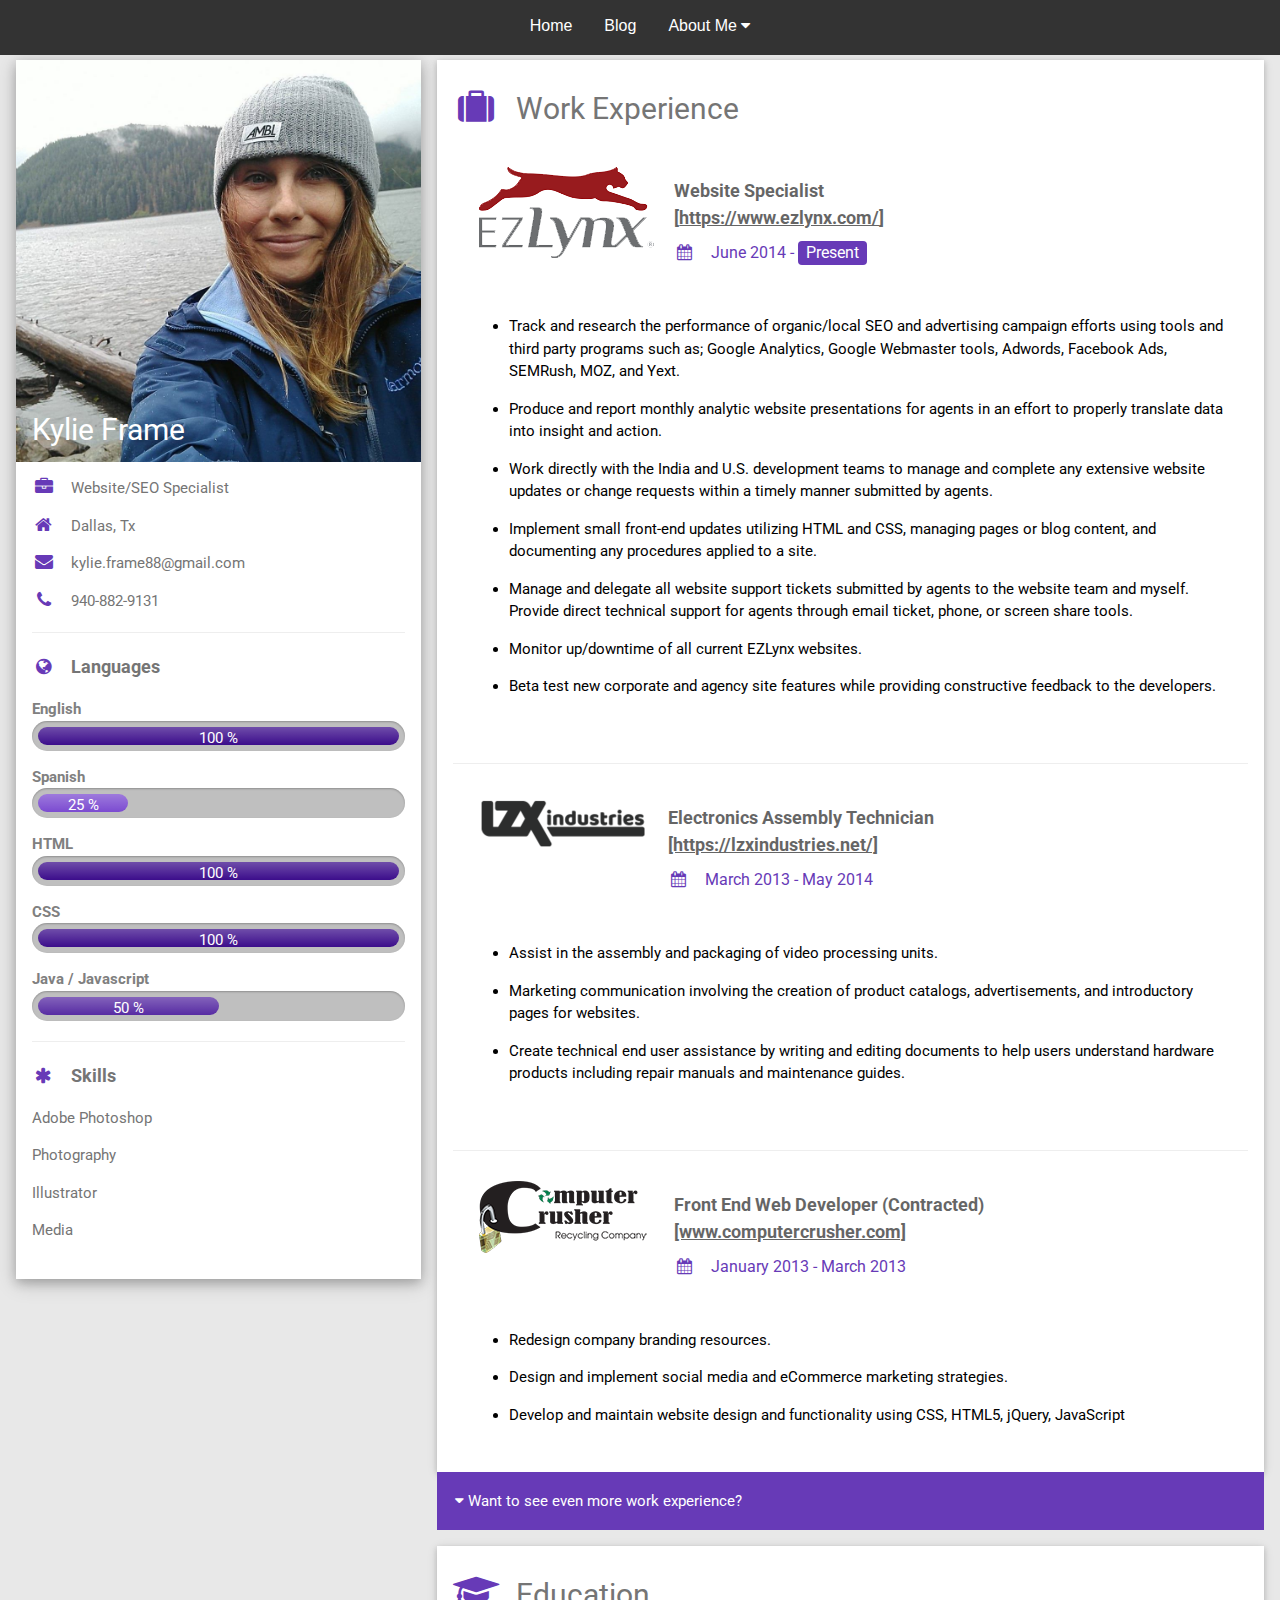
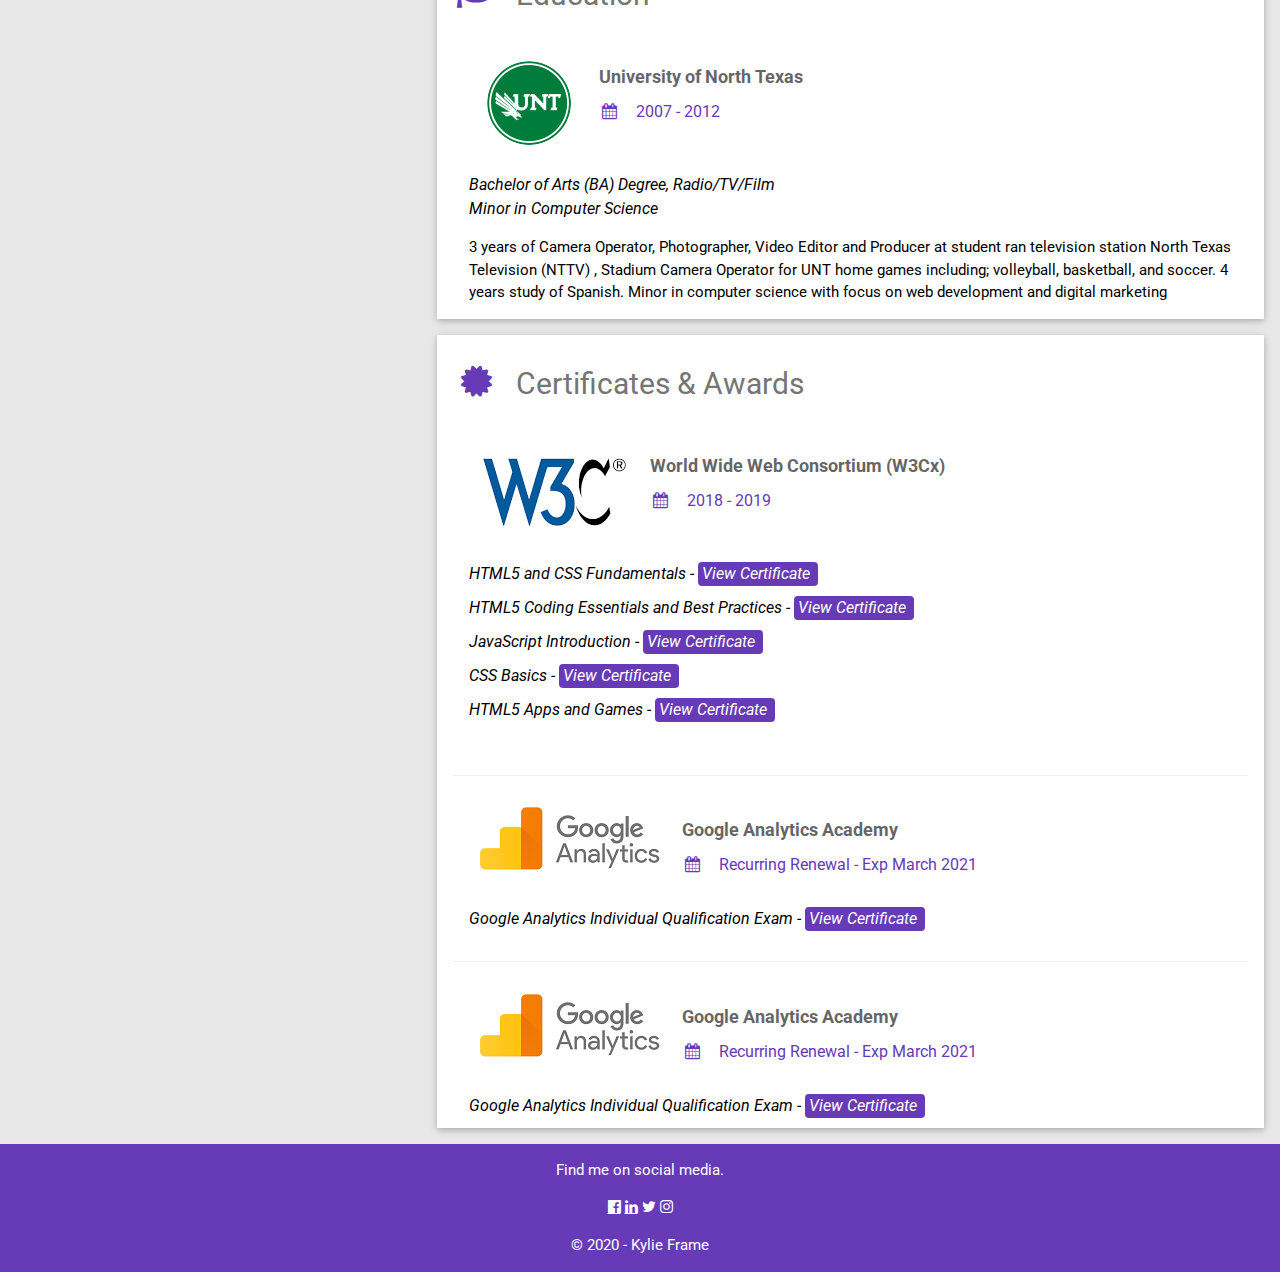
==== commit fd04ebcf: "push updates" ====
--- a/Website-master/index.html
+++ b/Website-master/index.html
@@ -1,17 +1,61 @@
 <!DOCTYPE html>
 <html lang="en-us">
-<title>CV INDEX TEMPLATE</title>
-<meta charset="UTF-8">
-<meta name="viewport" content="width=device-width, initial-scale=1">
-<link rel="stylesheet" href="master.css">
-<link rel='stylesheet' href='https://fonts.googleapis.com/css?family=Roboto'>
-<link rel="stylesheet" href="https://cdnjs.cloudflare.com/ajax/libs/font-awesome/4.7.0/css/font-awesome.min.css">
-<!--<link rel="stylesheet" href="https://stackpath.bootstrapcdn.com/bootstrap/4.4.1/css/bootstrap.min.css" integrity="sha384-Vkoo8x4CGsO3+Hhxv8T/Q5PaXtkKtu6ug5TOeNV6gBiFeWPGFN9MuhOf23Q9Ifjh" crossorigin="anonymous">
--->
+    <head>
+        <meta charset="UTF-8">
+        <title>Kylie Frame's Portfolio Page</title>
+        <meta name="viewport" content="width=device-width, initial-scale=1">
+        <meta name="description" content="A portfolio page outlining Kylie Frame's work, education, and achievement history.">
+        <meta name="keywords" content="Website, Specialist, Web Marketing, Analytics, Developer, Project Manager, Support, Online Branding">
+        <meta name="author" content="Kylie Frame">
+        <!--Open Graph Meta Tags-->
+        <meta property="og:title" content="Kylie Frame's Portfolio Page">
+        <meta property="og:site_name" content="Kylie Frame's Portfolio Page">
+        <meta property="og:url" content="http://kylieframe.com/">
+        <meta property="og:description" content="A portfolio page outlining Kylie Frame's work, education, and achievement history.">
+        <meta property="og:type" content="website">
+        <meta property="og:image" content="http://kylieframe.com/img/KylieFrame.jpg">
+        <!--Schema Markup-->
+        <script type="application/ld+json">
+            {
+              "@context": "https://schema.org/",
+              "@type": "Person",
+              "name": "Kylie Frame",
+              "url": "http://kylieframe.com/",
+              "image": "http://kylieframe.com/img/KylieFrame.jpg",
+              "sameAs": [
+                "https://www.facebook.com/kylie.frame.7",
+                "https://www.linkedin.com/in/kylie-frame-0784777a"
+              ],
+              "jobTitle": "Website Specialist, Analyst, and Project Manager"  
+            }
+        </script>
+        <!--Canonical Tag-->
+        <link rel="canonical" href="http://www.kylieframe.com/">
+
+        <!-- Stylesheets -->
+        <link rel="stylesheet" href="master.css" type="text/css">
+        <link rel='stylesheet' href='https://fonts.googleapis.com/css?family=Roboto' type="text/css">
+        <link rel="stylesheet" href="https://cdnjs.cloudflare.com/ajax/libs/font-awesome/4.7.0/css/font-awesome.min.css" type="text/css">
+        <!--<link rel="stylesheet" href="https://stackpath.bootstrapcdn.com/bootstrap/4.4.1/css/bootstrap.min.css" integrity="sha384-Vkoo8x4CGsO3+Hhxv8T/Q5PaXtkKtu6ug5TOeNV6gBiFeWPGFN9MuhOf23Q9Ifjh" crossorigin="anonymous">
+        -->
+
+
+        <!-- Global site tag (gtag.js) - Google Analytics -->
+        <script async src="https://www.googletagmanager.com/gtag/js?id=UA-169745198-1"></script>
+        <script>
+        window.dataLayer = window.dataLayer || [];
+        function gtag(){dataLayer.push(arguments);}
+        gtag('js', new Date());
+
+        gtag('config', 'UA-169745198-1');
+        </script>
+    </head>
+
 <body class="light-grey">
-
+    <!-- Back to top of page button -->
     <button onclick="topFunction()" id="myBtn" title="Go to top"><i class="fa fa-caret-up"></i></button>
 
+    <!-- Head Wrapper / Navigation-->
     <div id="head-wrapper">
         <header>
             <nav>
@@ -32,7 +76,7 @@
         </header>
     </div>
 
-    <!-- Page Container -->
+    <!-- Entire Page Container -->
     <div class="content margin-top" style="max-width:1400px;">
 
         <!-- The Grid -->
@@ -41,14 +85,16 @@
             <!-- Left Column -->
             <div class="third">
 
+                <!-- Bio Img -->
                 <div class="white text-grey card-4">
                     <div class="display-container">
-                        <img src="img/KylieFrame.jpg" style="width:100%" alt="Avatar">
+                        <img src="img/KylieFrame.jpg" style="width:100%" alt="Kylie Frame">
                         <div class="display-bottomleft container ">
                             <h2>Kylie Frame</h2>
                         </div>
                     </div>
                     
+                    <!-- Bio Contact Details -->
                     <div class="container">
                         <p><i class="fa fa-briefcase fa-fw margin-right large text-deep-purple"></i>Website/SEO Specialist</p>
                         <p><i class="fa fa-home fa-fw margin-right large text-deep-purple"></i>Dallas, Tx</p>
@@ -57,31 +103,55 @@
                         <hr>
 
 
-
-                        <p class="large text-theme"><b><i
-                                    class="fa fa-globe fa-fw margin-right text-deep-purple"></i>Languages</b></p>
-                        <p>English</p>
-                        <div class="light-grey round-xlarge">
-                            <div class="round-xlarge deep-purple" style="height:24px;width:100%">&nbsp;&nbsp;100% </div>
-                        </div>
-                        <p>Spanish</p>
-                        <div class="light-grey round-xlarge">
-                            <div class="round-xlarge deep-purple" style="height:24px;width:25%">&nbsp;&nbsp;25% </div>
-                        </div>
-                        <p>HTML</p>
-                        <div class="light-grey round-xlarge">
-                            <div class="round-xlarge deep-purple" style="height:24px;width:100%">&nbsp;&nbsp;100% </div>
-                        </div>
-                        <p>CSS</p>
-                        <div class="light-grey round-xlarge">
-                            <div class="round-xlarge deep-purple" style="height:24px;width:100%">&nbsp;&nbsp;100% </div>
-                        </div>
-                        <p>Java / Javascript</p>
-                        <div class="light-grey round-xlarge">
+                        <!-- Additional Bio Details -->
+                        <!--In line language completion bars-->
+                        <p class="large text-theme"><b><i class="fa fa-globe fa-fw margin-right text-deep-purple"></i>Languages</b></p>
+                        <p class="menutitles">English</p>
+                        <div class="progresscontainer">    
+                            <div class="progress progress-moved">
+                              <div class="progress-bar" >
+                                  <p class="progresstext">100 %</p>
+                              </div>                       
+                            </div> 
+                          </div>
+                        <p class="menutitles">Spanish</p>
+                        <div class="progresscontainer">    
+                            <div class="progress progress-moved">
+                              <div class="progress-bar3" >
+                                  <p class="progresstext">25 %</p>
+                              </div>                       
+                            </div> 
+                          </div>
+                        <p class="menutitles">HTML</p>
+                        <div class="progresscontainer">    
+                            <div class="progress progress-moved">
+                              <div class="progress-bar" >
+                                  <p class="progresstext">100 %</p>
+                              </div>                       
+                            </div> 
+                          </div>
+                        <p class="menutitles">CSS</p>
+                        <div class="progresscontainer">    
+                            <div class="progress progress-moved">
+                              <div class="progress-bar" >
+                                  <p class="progresstext">100 %</p>
+                              </div>                       
+                            </div> 
+                          </div>
+                        <p class="menutitles">Java / Javascript</p>
+                        <div class="progresscontainer">    
+                            <div class="progress progress-moved">
+                              <div class="progress-bar2" >
+                                  <p class="progresstext">50 %</p>
+                              </div>                       
+                            </div> 
+                          </div>
+                        <!--<div class="light-grey round-xlarge">
                             <div class="round-xlarge deep-purple" style="height:24px;width:50%">&nbsp;&nbsp;50% </div>
-                        </div>
+                        </div>-->
 
                         <hr>
+                        <!-- Addional Bio Details (Skills) ??REDO LATER?? -->
                         <p class="large"><b><i class="fa fa-asterisk fa-fw margin-right text-deep-purple"></i>Skills</b></p>
                         <p>Adobe Photoshop</p>
 
@@ -175,7 +245,7 @@
                     
 
                 </div>
-                <button type="button" class="collapsible deep-purple"><i class="fa fa-caret-down"></i> Want to see even more work experience?</button>
+                <button type="button" class="collapsible"><i class="fa fa-caret-down"></i> Want to see even more work experience?</button>
                 <div class="collapsecontent container card white margin-bottom">
 
                     <div class="container clearfix" style="padding-top: 2em;"><div class="row">
--- a/Website-master/master.css
+++ b/Website-master/master.css
@@ -64,6 +64,7 @@
       min-width: 160px;
       box-shadow: 0px 8px 16px 0px rgba(0,0,0,0.2);
       z-index: 1;
+      transition: linear 1.0s;
     }
     
     /* Links inside the dropdown */
@@ -87,7 +88,11 @@
       display: block;
     }
 
-
+    .menutitles{
+        color: grey;
+        margin-bottom: 0px !important;
+        font-weight: bold;
+    }
 
     #myBtn {
         display: none; /* Hidden by default */
@@ -111,7 +116,7 @@
 
 
       .collapsible {
-        background-color: #777;
+        background-color: #673AB7;
         color: white;
         cursor: pointer;
         padding: 18px;
@@ -120,10 +125,14 @@
         text-align: left;
         outline: none;
         font-size: 15px;
+        
+        max-height: 100px;
+        transition: 0.5s;
       }
       
       .active, .collapsible:hover {
-        background-color: #555;
+        background-color: #8f4fff;
+        transition: 0.5s;
       }
       
       .collapsecontent {
@@ -131,6 +140,7 @@
         display: none;
         overflow: hidden;
         background-color: #f1f1f1;
+        max-height: 500px;
       }
 
       .clearfix::after {
@@ -139,7 +149,90 @@
         display: table;
       }
 
-/* Extract from normalize.css by Nicolas Gallagher and Jonathan Neal git.io/normalize */
+
+      /* Animated Progress bar */
+      .progresscontainer {
+        margin-bottom: 10px auto;
+        text-align: center;
+      }
+       
+      /* Below is for animated progress bar 1 (100% status) */
+      .progress {
+        padding: 6px;
+        border-radius: 30px;
+        background: rgba(0, 0, 0, 0.25);  
+        box-shadow: inset 0 1px 2px rgba(0, 0, 0, 0.25), 0 1px rgba(255, 255, 255, 0.08);
+      }
+      
+      .progress-bar {
+        height: 18px;
+        border-radius: 30px;
+        background-image: 
+          linear-gradient(to bottom, rgba(255, 255, 255, 0.3), rgba(255, 255, 255, 0.05));
+        transition: 0.4s linear;  
+        transition-property: width, background-color;    
+      }
+      
+      .progress-moved .progress-bar {
+        width: 100%; 
+        background-color: rgb(49, 0, 133);  
+        animation: progressAnimation 6s;
+      }
+      
+      @keyframes progressAnimation {
+        0%   { width: 5%; background-color: rgb(146, 82, 255);}
+        100% { width: 100%; background-color: rgb(49, 0, 133); }
+      }
+
+      /* Below is for animated progress bar 2 (50% status) */
+      .progress-bar2 {
+        height: 18px;
+        border-radius: 30px;
+        background-image: 
+          linear-gradient(to bottom, rgba(255, 255, 255, 0.3), rgba(255, 255, 255, 0.05));
+        transition: 0.4s linear;  
+        transition-property: width, background-color;    
+      }
+      .progress-moved .progress-bar2 {
+        width: 50%; 
+        background-color: rgb(78, 32, 158);  
+        animation: progressAnimation2 4s;
+      }
+      
+      @keyframes progressAnimation2 {
+        0%   { width: 5%; background-color: rgb(146, 82, 255);}
+        100% { width: 50%; background-color: rgb(78, 32, 158); }
+      }
+
+      /* Below is for animated progress bar 3 (25% status) */
+      .progress-bar3 {
+        height: 18px;
+        border-radius: 30px;
+        background-image: 
+          linear-gradient(to bottom, rgba(255, 255, 255, 0.3), rgba(255, 255, 255, 0.05));
+        transition: 0.4s linear;  
+        transition-property: width, background-color;    
+      }
+      .progress-moved .progress-bar3 {
+        width: 25%; 
+        background-color: rgb(116, 65, 206);  
+        animation: progressAnimation3 2s;
+      }
+      
+      @keyframes progressAnimation3 {
+        0%   { width: 5%; background-color: rgb(146, 82, 255);}
+        100% { width: 25%; background-color: rgb(116, 65, 206); }
+      }
+
+      .progresstext{
+          color: white;
+          margin: 0px;
+      }
+      
+
+/* The code below was extracted from normalize.css by Nicolas Gallagher and Jonathan Neal https://github.com/necolas/normalize.css/ /
+/ Normalize.css makes browsers render all elements more consistently and in line with modern standards. It precisely targets        /
+/ only the styles that need normalizing.                                                                                           */
 
 html {
     -ms-text-size-adjust: 100%;
@@ -1646,7 +1739,7 @@
 
 .light-grey, .hover-light-grey:hover, .light-gray, .hover-light-gray:hover {
     color: #000!important;
-    background-color: #f1f1f1!important
+    background-color: #e8e8e8 !important
 }
 
 .dark-grey, .hover-dark-grey:hover, .dark-gray, .hover-dark-gray:hover {
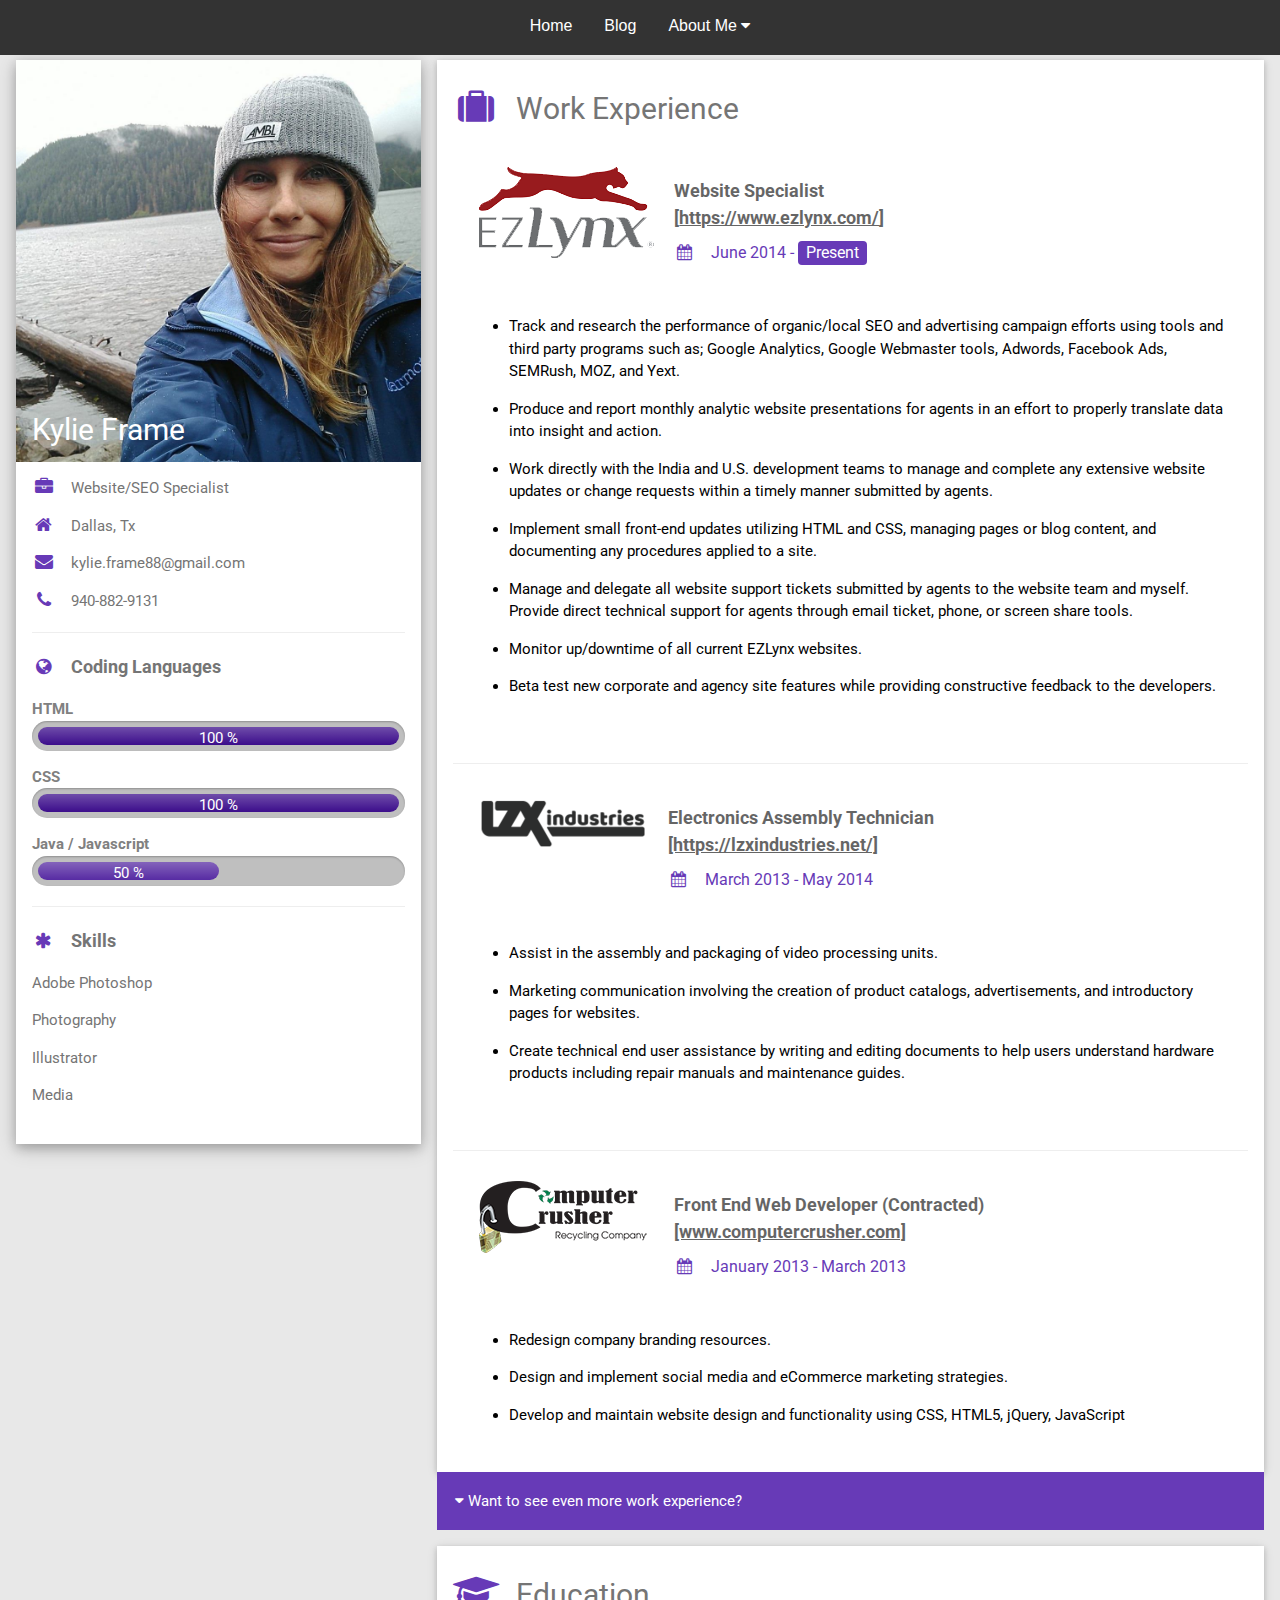
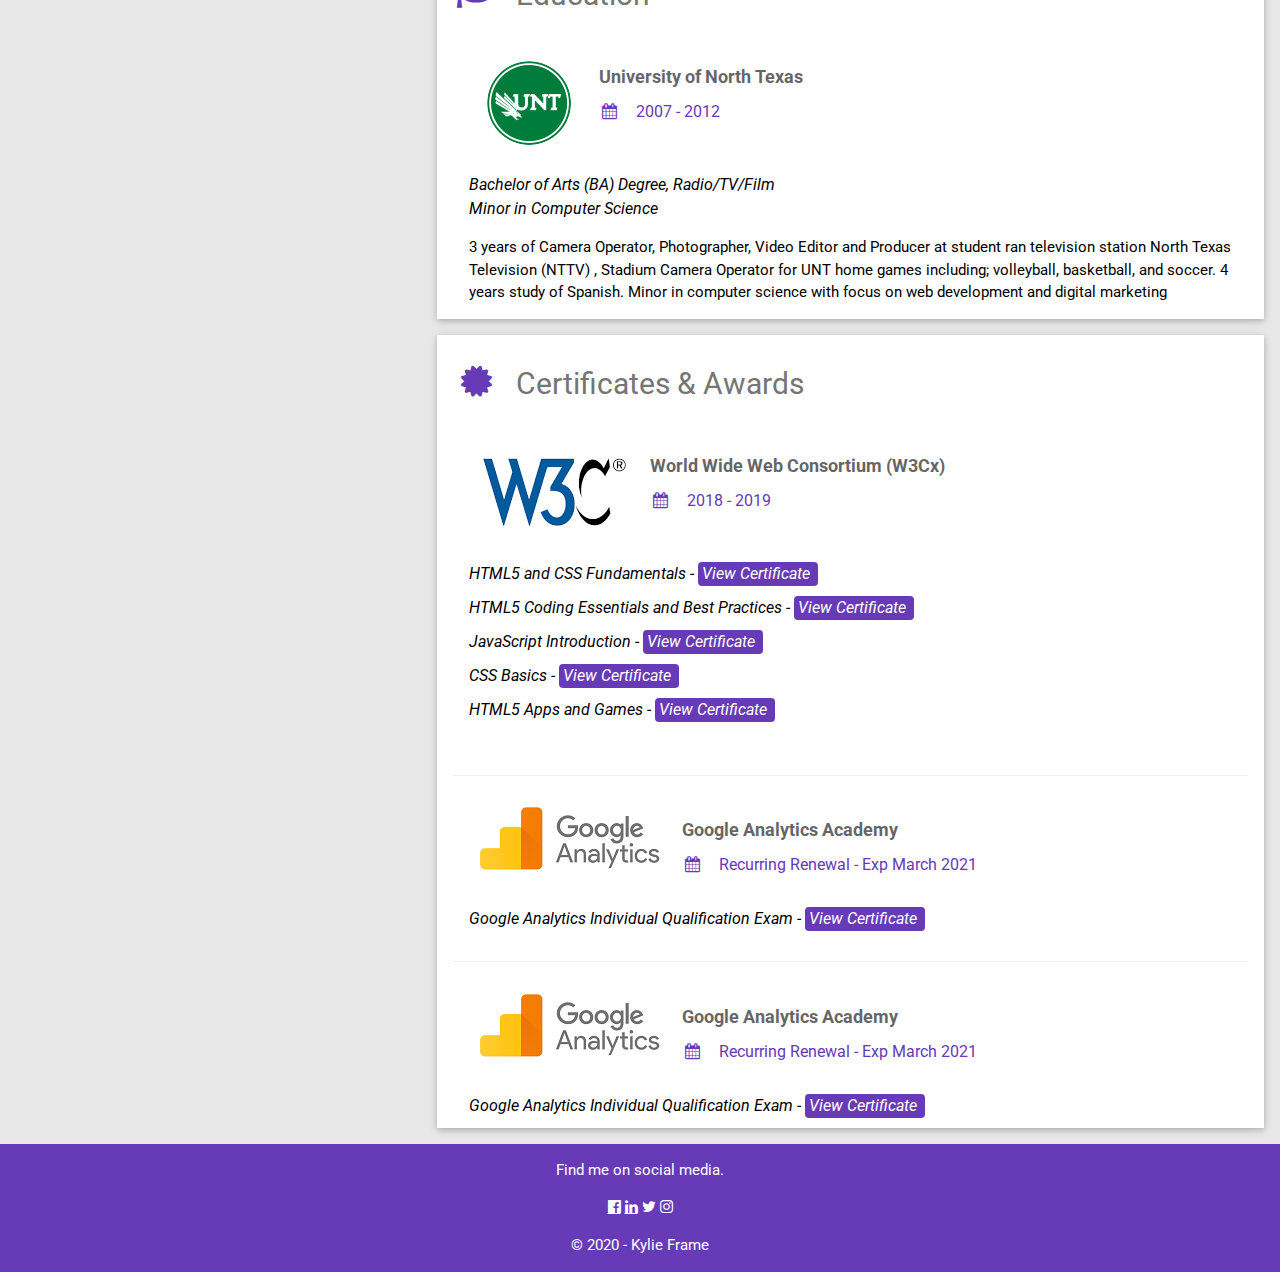
==== commit 0114c905: "update to index" ====
--- a/Website-master/index.html
+++ b/Website-master/index.html
@@ -105,23 +105,7 @@
 
                         <!-- Additional Bio Details -->
                         <!--In line language completion bars-->
-                        <p class="large text-theme"><b><i class="fa fa-globe fa-fw margin-right text-deep-purple"></i>Languages</b></p>
-                        <p class="menutitles">English</p>
-                        <div class="progresscontainer">    
-                            <div class="progress progress-moved">
-                              <div class="progress-bar" >
-                                  <p class="progresstext">100 %</p>
-                              </div>                       
-                            </div> 
-                          </div>
-                        <p class="menutitles">Spanish</p>
-                        <div class="progresscontainer">    
-                            <div class="progress progress-moved">
-                              <div class="progress-bar3" >
-                                  <p class="progresstext">25 %</p>
-                              </div>                       
-                            </div> 
-                          </div>
+                        <p class="large text-theme"><b><i class="fa fa-globe fa-fw margin-right text-deep-purple"></i>Coding Languages</b></p>
                         <p class="menutitles">HTML</p>
                         <div class="progresscontainer">    
                             <div class="progress progress-moved">
